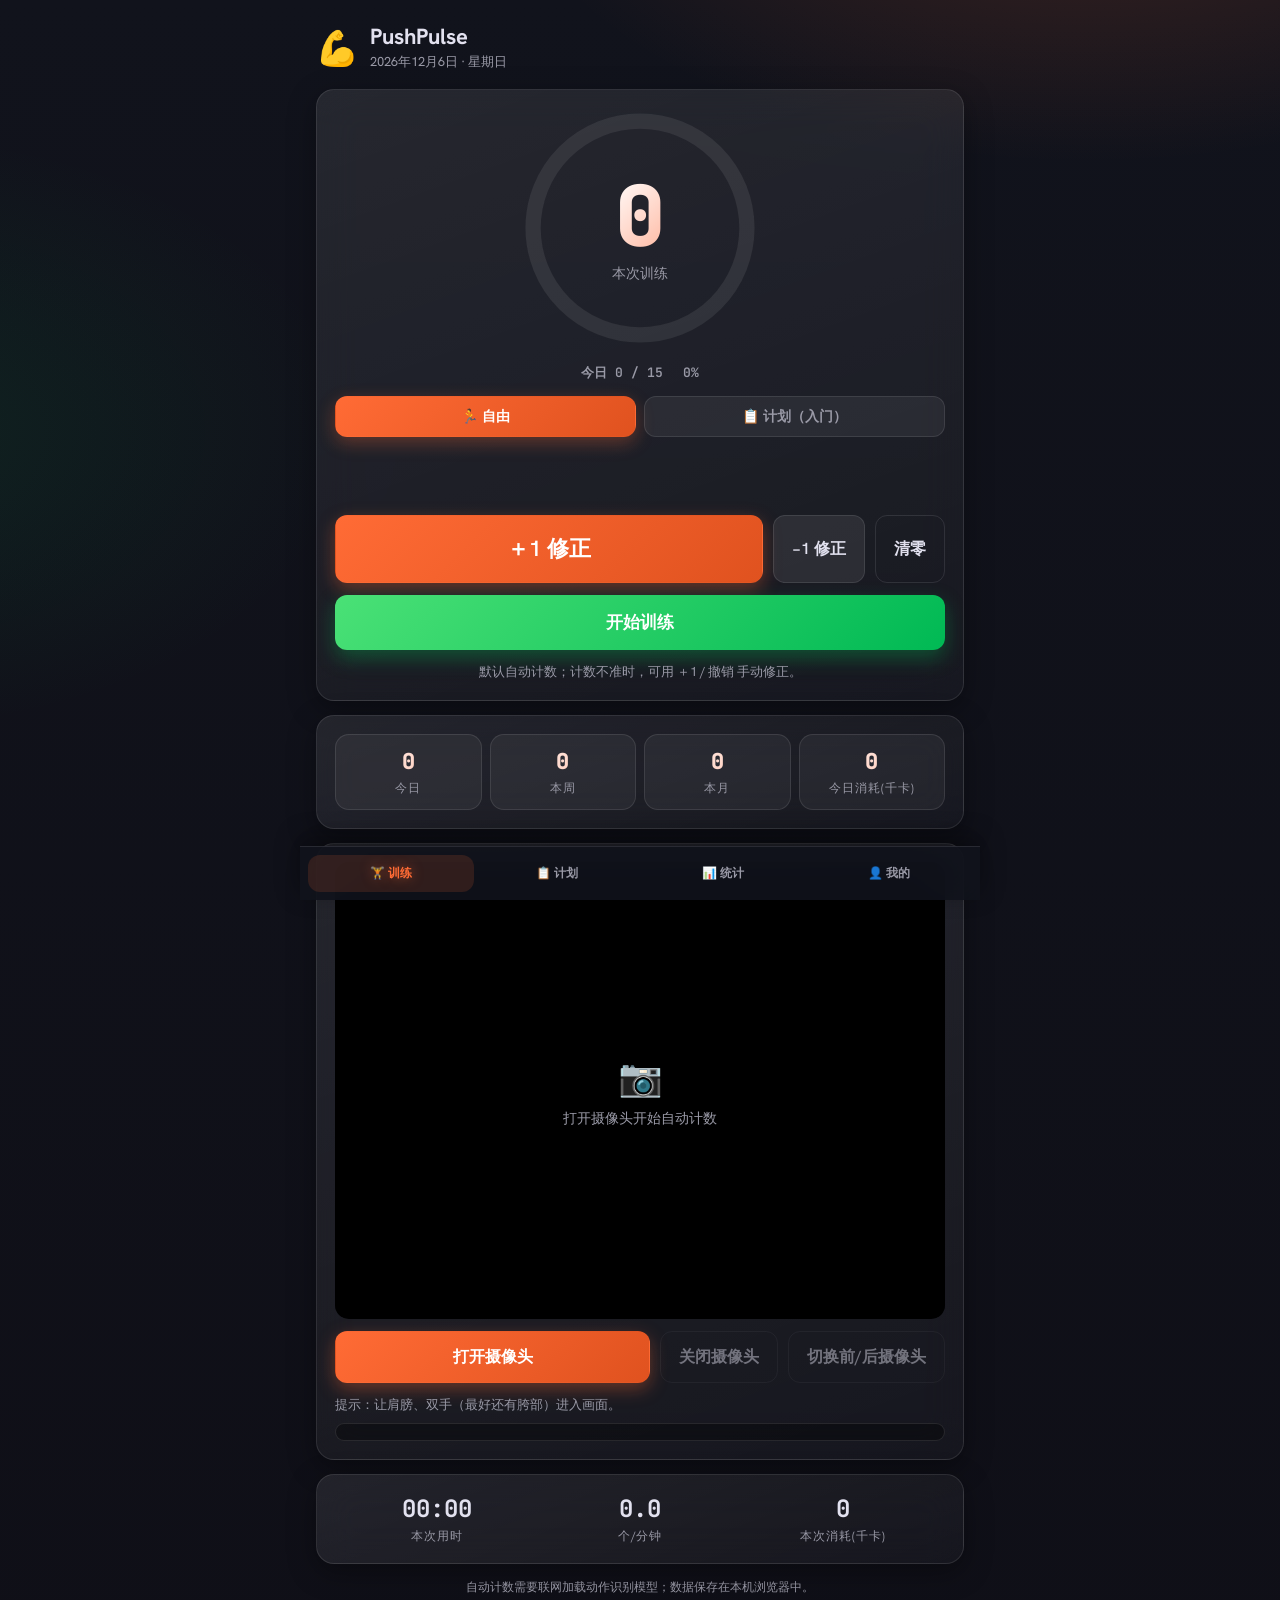
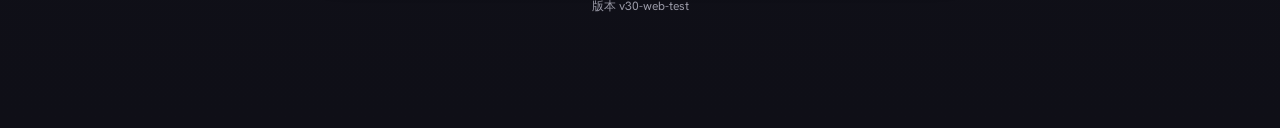
==== index.html @ 7c7c97c2 "PushPulse web test version: local-only profile, no auth/cloud sync, port 8899" ====
<!DOCTYPE html>
<html lang="zh-CN">
<head>
  <meta charset="UTF-8">
  <meta name="viewport" content="width=device-width, initial-scale=1.0, viewport-fit=cover">
  <title>PushPulse · 俯卧撑训练</title>
  <meta name="theme-color" content="#0f0f17">
  <link rel="manifest" href="manifest.webmanifest">
  <meta name="apple-mobile-web-app-capable" content="yes">
  <meta name="apple-mobile-web-app-status-bar-style" content="black-translucent">
  <meta name="apple-mobile-web-app-title" content="PushPulse">
  <link rel="icon" href="data:image/svg+xml,%3Csvg xmlns='http://www.w3.org/2000/svg' viewBox='0 0 100 100'%3E%3Ctext y='.9em' font-size='90'%3E%F0%9F%92%AA%3C/text%3E%3C/svg%3E">
  <link rel="preconnect" href="https://fonts.googleapis.com">
  <link rel="preconnect" href="https://fonts.gstatic.com" crossorigin>
  <link href="https://fonts.googleapis.com/css2?family=Hanken+Grotesk:wght@400;600;700;800&family=JetBrains+Mono:wght@500;600;700&display=swap" rel="stylesheet">
  <link rel="stylesheet" href="styles.css?v=30">
</head>
<body>
  <div class="app">
    <header>
      <span class="logo">💪</span>
      <div>
        <h1>PushPulse</h1>
        <p id="today-label"></p>
      </div>
    </header>


    <div id="app-view">
      <!-- 训练 -->
      <section class="tab-pane" id="tab-workout">
        <div class="card counter-card">
          <div class="count-wrap" id="count-wrap">
            <svg class="ring" viewBox="0 0 220 220" aria-hidden="true">
              <defs>
            <linearGradient id="ringGrad" x1="0" y1="0" x2="1" y2="1">
              <stop offset="0%" stop-color="#ff6b35"/>
              <stop offset="100%" stop-color="#ffb59d"/>
            </linearGradient>
              </defs>
              <circle class="ring-bg" cx="110" cy="110" r="98"></circle>
              <circle id="goal-ring" class="ring-fg" cx="110" cy="110" r="98"></circle>
            </svg>
            <div class="count-inner">
              <div id="count-value" class="count">0</div>
              <div class="count-label">本次训练</div>
            </div>
          </div>

          <div class="goal-meta">
            <span id="goal-text">今日 0 / 30</span>
            <span id="goal-pct">0%</span>
          </div>

          <div class="mode-chips">
            <button id="mode-free" class="mode-chip active" type="button">🏃 自由</button>
            <button id="mode-plan" class="mode-chip" type="button">📋 计划</button>
          </div>
          <div id="plan-mode-info" class="session-info plan-mode-info" hidden>计划模式：按「计划」页选择的计划执行（入门/进阶/挑战/自定义）</div>
          <div class="session-row">
            <div id="session-info" class="session-info"></div>
            <button id="skip-rest-btn" class="chip skip-rest-btn" type="button" hidden>跳过休息 →</button>
          </div>
          <div id="plan-rounds-info" class="plan-rounds-info"></div>

          <div class="actions">
            <button id="add-btn" class="btn btn-primary btn-big" type="button">＋1 修正</button>
            <button id="undo-btn" class="btn" type="button">−1 修正</button>
            <button id="reset-btn" class="btn btn-ghost" type="button">清零</button>
          </div>

          <button id="start-btn" class="btn btn-start" type="button">开始训练</button>
          <p class="hint">默认自动计数；计数不准时，可用 ＋1 / 撤销 手动修正。</p>
        </div>

        <div class="card">
          <div class="mini-stats">
            <div class="mini-stat">
              <span class="mini-value" id="today-stat">0</span>
              <span class="mini-label">今日</span>
            </div>
            <div class="mini-stat">
              <span class="mini-value" id="week-stat">0</span>
              <span class="mini-label">本周</span>
            </div>
            <div class="mini-stat">
              <span class="mini-value" id="month-stat">0</span>
              <span class="mini-label">本月</span>
            </div>
            <div class="mini-stat">
              <span class="mini-value" id="calorie-stat">0</span>
              <span class="mini-label">今日消耗(千卡)</span>
            </div>
          </div>
        </div>

        <div class="card camera-card" id="camera-panel">
          <div class="video-box">
            <video id="video" playsinline muted></video>
            <canvas id="overlay" width="640" height="480"></canvas>
            <div class="cam-mask" id="cam-mask">
              <span class="cam-icon">📷</span>
              <span>打开摄像头开始自动计数</span>
            </div>
          </div>
          <div class="camera-actions">
            <button id="camera-start" class="btn btn-primary" type="button">打开摄像头</button>
            <button id="camera-stop" class="btn btn-ghost" type="button" disabled>关闭摄像头</button>
            <button id="camera-flip" class="btn btn-ghost" type="button" disabled>切换前/后摄像头</button>
          </div>
          <p class="status" id="camera-status">提示：让肩膀、双手（最好还有胯部）进入画面。</p>
          <p class="camera-debug" id="camera-debug"></p>
        </div>

        <div class="card">
          <div class="stats">
            <div class="stat">
              <span class="stat-value" id="timer">00:00</span>
              <span class="stat-label">本次用时</span>
            </div>
            <div class="stat">
              <span class="stat-value" id="pace">0.0</span>
              <span class="stat-label">个/分钟</span>
            </div>
            <div class="stat">
              <span class="stat-value" id="calories">0</span>
              <span class="stat-label">本次消耗(千卡)</span>
            </div>
          </div>
        </div>
      </section>

      <!-- 计划 -->
      <section class="tab-pane" id="tab-plan" hidden>
        <div class="card plan-card">
          <div class="card-title">🏋️ 训练计划 <span id="plan-badge" class="plan-badge">入门</span></div>
          <div class="plan-presets">
            <button class="plan-btn active" type="button" data-preset="beginner">入门</button>
            <button class="plan-btn" type="button" data-preset="intermediate">进阶</button>
            <button class="plan-btn" type="button" data-preset="challenge">挑战</button>
            <button class="plan-btn" type="button" data-preset="custom">自定义</button>
          </div>
          <div class="goal-track plan-track">
            <div id="plan-progress-fill" class="goal-fill plan-fill"></div>
          </div>
          <div class="goal-meta">
            <span id="plan-progress-text">本月已完成 0 天 · 目标 12 天</span>
            <span id="plan-month-hint" class="month-summary">本月还剩 21 个自然日</span>
          </div>
          <div id="plan-today" class="plan-today">今日组次 6-5-4 · 组间休息 60 秒</div>
          <div class="plan-actions">
            <button id="plan-start" class="btn btn-primary" type="button">开始今日训练</button>
            <button id="plan-done" class="btn btn-ghost" type="button">完成今日计划</button>
          </div>
        </div>

        <div class="card" id="custom-plan-editor" hidden>
          <div class="card-title">📝 自定义每日计划</div>
          <div class="setting">
            <label for="custom-weeks">循环周数</label>
            <input id="custom-weeks" type="number" min="1" max="12" value="4">
            <span>周</span>
          </div>
          <div class="custom-fields">
            <div class="custom-field">
              <label>组数</label>
              <input id="custom-sets" type="number" min="1" max="20" value="3">
            </div>
            <div class="custom-field">
              <label>每组次数</label>
              <input id="custom-reps" type="number" min="1" max="200" value="8">
            </div>
            <div class="custom-field">
              <label>间隔休息(秒)</label>
              <input id="custom-rest" type="number" min="10" max="600" value="60">
            </div>
          </div>
          <button id="custom-save" class="btn btn-start" type="button">保存自定义计划</button>
        </div>

        <div class="card challenge-card">
          <div class="card-title">🔥 挑战 <span id="challenge-level" class="plan-badge">入门</span></div>
          <div class="challenge-main">
            <div class="challenge-num"><span id="challenge-streak">0</span> 天</div>
            <div class="challenge-sub">已坚持连续训练 · 每天完成一次即算坚持</div>
          </div>
          <div class="goal-track">
            <div id="challenge-fill" class="goal-fill plan-fill"></div>
          </div>
          <div class="goal-meta">
            <span id="challenge-text">坚持 0 / 100 天</span>
          </div>
          <div class="challenge-grid">
            <div class="challenge-cell">
              <span id="challenge-month">0/12</span>
              <span class="challenge-cell-label">本月训练天数</span>
            </div>
            <div class="challenge-cell">
              <span id="challenge-total">0</span>
              <span class="challenge-cell-label">累计个数</span>
            </div>
            <div class="challenge-cell">
              <span id="challenge-best">0</span>
              <span class="challenge-cell-label">最佳单次</span>
            </div>
            <div class="challenge-cell">
              <span id="challenge-week">0</span>
              <span class="challenge-cell-label">本周训练天数</span>
            </div>
          </div>
        </div>

        <div class="card tips-card">
          <div class="card-title">💡 动作要领</div>
          <ul class="tips">
            <li>身体保持一条直线，核心收紧，不塌腰不撅臀</li>
            <li>下压时胸口接近地面，手肘与身体约 45°</li>
            <li>撑起时手臂伸直，但不要锁死肘关节</li>
            <li>匀速呼吸：下压吸气，撑起呼气</li>
          </ul>
        </div>
      </section>

      <!-- 统计 -->
      <section class="tab-pane" id="tab-stats" hidden>
        <div class="card">
          <div class="card-title">最近 7 天 <span id="month-summary" class="month-summary"></span></div>
          <div id="history-chart" class="chart"></div>
        </div>

        <div class="card">
          <div class="card-title">数据导出</div>
          <div class="plan-actions">
            <button id="export-health" class="btn btn-primary" type="button">Apple 健康 XML</button>
            <button id="export-csv" class="btn" type="button">CSV</button>
          </div>
          <p class="hint">网页无法直接写入 Apple 健康，导出 XML/CSV 后用「健康自动导出」等工具导入。</p>
        </div>
      </section>

      <!-- 我的 -->
      <section class="tab-pane" id="tab-me" hidden>
        <div class="card settings-card">
          <div class="card-title">训练设置</div>
          <div class="setting">
            <label for="goal-input">每日目标</label>
            <input id="goal-input" type="number" min="1" max="999" value="30">
            <span>个</span>
          </div>
          <div class="setting">
            <label for="sound-toggle">计数音效</label>
            <label class="switch">
              <input id="sound-toggle" type="checkbox" checked>
              <span class="slider"></span>
            </label>
          </div>
        </div>

        <div class="card settings-card">
          <div class="card-title">个人资料</div>
          <div class="profile-grid">
            <input id="prof-nickname" type="text" placeholder="昵称">
            <input id="prof-height" type="number" min="80" max="250" placeholder="身高 cm">
            <input id="prof-age" type="number" min="5" max="120" placeholder="年龄">
            <input id="prof-weight" type="number" min="20" max="300" placeholder="体重 kg">
          </div>
          <button id="save-profile" class="btn btn-start" type="button">保存资料</button>
          <p class="hint">卡路里按体重估算：约 体重(kg) × 0.007 千卡/个</p>
        </div>
      </section>
    </div>

    <p class="footer">自动计数需要联网加载动作识别模型；数据保存在本机浏览器中。<br><span id="version-label"></span></p>
  </div>

  <nav class="tabbar" id="tabbar" hidden>
    <button class="tab-btn active" type="button" data-tab="workout">🏋️ 训练</button>
    <button class="tab-btn" type="button" data-tab="plan">📋 计划</button>
    <button class="tab-btn" type="button" data-tab="stats">📊 统计</button>
    <button class="tab-btn" type="button" data-tab="me">👤 我的</button>
  </nav>

  <div id="rep-flash" class="rep-flash"></div>
  <script src="app.js?v=30"></script>
</body>
</html>
---- styles.css ----
* {
  box-sizing: border-box;
  margin: 0;
  padding: 0;
}

:root {
  --bg: #0f0f17;
  --bg-2: #11131c;
  --card: rgba(255, 255, 255, 0.06);
  --card-glass: linear-gradient(160deg, rgba(255, 255, 255, 0.09), rgba(255, 255, 255, 0.03));
  --line: rgba(255, 255, 255, 0.1);
  --text: #e2e1ef;
  --muted: #9a9aa7;
  --accent: #ff6b35;
  --accent-soft: #ffb59d;
  --accent2: #4ae176;
  --accent2-deep: #00b954;
  --radius: 18px;
  --radius-sm: 12px;
}

html,
body {
  min-height: 100%;
}

body {
  font-family: "Hanken Grotesk", -apple-system, BlinkMacSystemFont, "Segoe UI",
    "PingFang SC", "Hiragino Sans GB", "Microsoft YaHei", sans-serif;
  color: var(--text);
  background:
    radial-gradient(1000px 560px at 85% -10%, rgba(255, 107, 53, 0.2), transparent 60%),
    radial-gradient(800px 500px at -10% 25%, rgba(0, 185, 84, 0.1), transparent 60%),
    linear-gradient(180deg, var(--bg-2), var(--bg));
  min-height: 100dvh;
}

.app {
  max-width: 680px;
  margin: 0 auto;
  padding: 24px 16px 112px;
}

header {
  display: flex;
  align-items: center;
  margin-bottom: 18px;
}

.logo {
  font-size: 34px;
  margin-right: 12px;
}

h1 {
  font-size: 22px;
  line-height: 1.2;
}

header p {
  color: var(--muted);
  font-size: 13px;
  margin-top: 3px;
}

.card {
  background: var(--card-glass);
  border: 1px solid var(--line);
  border-radius: var(--radius);
  padding: 18px;
  margin-bottom: 14px;
  backdrop-filter: blur(20px);
  box-shadow: 0 8px 28px rgba(0, 0, 0, 0.35);
}

/* 模式切换 */
.segmented {
  display: flex;
  gap: 4px;
  background: rgba(255, 255, 255, 0.06);
  border-radius: 14px;
  padding: 4px;
}

.seg-btn {
  flex: 1;
  padding: 12px 8px;
  border: 0;
  border-radius: 11px;
  background: transparent;
  color: var(--muted);
  font-size: 15px;
  font-weight: 600;
  cursor: pointer;
  transition: 0.2s;
}

.seg-btn.active {
  background: linear-gradient(135deg, #ff6b35, #e0521f);
  color: #fff;
  box-shadow: 0 6px 18px rgba(255, 107, 53, 0.35);
}

.hint {
  color: var(--muted);
  font-size: 13px;
  margin-top: 12px;
  text-align: center;
  line-height: 1.5;
}

/* 计数 */
.counter-card {
  text-align: center;
}

.count-wrap {
  position: relative;
  width: min(240px, 72vw);
  height: min(240px, 72vw);
  margin: 0 auto;
}

.ring {
  position: absolute;
  inset: 0;
  width: 100%;
  height: 100%;
  transform: rotate(-90deg);
}

.ring-bg {
  fill: none;
  stroke: rgba(255, 255, 255, 0.08);
  stroke-width: 14;
}

.ring-fg {
  fill: none;
  stroke: url(#ringGrad);
  stroke-width: 14;
  stroke-linecap: round;
  transition: stroke-dashoffset 0.5s ease;
  filter: drop-shadow(0 0 12px rgba(255, 107, 53, 0.45));
}

.count-inner {
  position: absolute;
  inset: 0;
  display: flex;
  flex-direction: column;
  align-items: center;
  justify-content: center;
}

.count {
  font-family: "JetBrains Mono", monospace;
  font-size: clamp(56px, 17vw, 84px);
  font-weight: 800;
  line-height: 1;
  background: linear-gradient(135deg, #fff, var(--accent-soft));
  -webkit-background-clip: text;
  background-clip: text;
  color: transparent;
  font-variant-numeric: tabular-nums;
}

.count-wrap.pop .count {
  animation: pop 0.28s ease;
}

.count-wrap.celebrate .count {
  animation: pop 0.5s ease;
}

.count-wrap.celebrate .ring-fg {
  filter: drop-shadow(0 0 14px rgba(34, 197, 94, 0.75));
}

@keyframes pop {
  0% {
    transform: scale(1);
  }
  40% {
    transform: scale(1.14);
  }
  100% {
    transform: scale(1);
  }
}

.count-label {
  color: var(--muted);
  margin-top: 6px;
  font-size: 14px;
}

.goal-meta {
  display: flex;
  justify-content: center;
  gap: 20px;
  margin-top: 16px;
  color: var(--muted);
  font-size: 13px;
  font-weight: 600;
}

/* 迷你统计 */
.mini-stats {
  display: grid;
  grid-template-columns: repeat(4, 1fr);
  gap: 8px;
}

.mini-stat {
  background: rgba(255, 255, 255, 0.05);
  border: 1px solid var(--line);
  border-radius: 14px;
  padding: 12px 6px;
  text-align: center;
}

.mini-value {
  font-family: "JetBrains Mono", monospace;
  display: block;
  font-size: 22px;
  font-weight: 800;
  background: linear-gradient(135deg, #fff, var(--accent-soft));
  -webkit-background-clip: text;
  background-clip: text;
  color: transparent;
  font-variant-numeric: tabular-nums;
}

.mini-label {
  display: block;
  margin-top: 4px;
  font-size: 12px;
  color: var(--muted);
  letter-spacing: 0.08em;
}

/* 动作要领 */
.tips {
  list-style: none;
  display: grid;
  gap: 10px;
}

.tips li {
  position: relative;
  padding-left: 30px;
  color: #d9d9e3;
  font-size: 14px;
  line-height: 1.5;
}

.tips li::before {
  content: "✓";
  position: absolute;
  left: 2px;
  top: 0;
  width: 20px;
  height: 20px;
  display: flex;
  align-items: center;
  justify-content: center;
  border-radius: 50%;
  background: rgba(34, 197, 94, 0.18);
  color: #4ade80;
  font-size: 12px;
  font-weight: 700;
}

/* 按钮 */
.btn {
  border: 1px solid var(--line);
  background: rgba(255, 255, 255, 0.08);
  color: var(--text);
  border-radius: var(--radius-sm);
  padding: 14px 18px;
  font-size: 16px;
  font-weight: 600;
  cursor: pointer;
  transition: 0.15s;
  font-family: inherit;
}

.btn:hover {
  background: rgba(255, 255, 255, 0.14);
}

.btn:active {
  transform: scale(0.97);
}

.btn:disabled {
  opacity: 0.45;
  cursor: not-allowed;
}

.btn-primary {
  background: linear-gradient(135deg, #ff6b35, #e0521f);
  border-color: transparent;
  color: #fff;
  flex: 1;
  box-shadow: 0 6px 18px rgba(255, 107, 53, 0.35);
}

.btn-primary:hover {
  background: linear-gradient(135deg, #ff7a47, #e85a28);
  box-shadow: 0 8px 22px rgba(255, 107, 53, 0.45);
}

.btn-big {
  font-size: 22px;
  padding: 18px;
}

.btn-ghost {
  background: transparent;
}

.actions {
  display: flex;
  gap: 10px;
  align-items: stretch;
}

.btn-start {
  width: 100%;
  margin-top: 12px;
  background: linear-gradient(135deg, var(--accent2), var(--accent2-deep));
  border: 0;
  color: #fff;
  padding: 16px;
  font-size: 17px;
  box-shadow: 0 8px 20px rgba(0, 185, 84, 0.35);
}

.btn-start.active {
  background: linear-gradient(135deg, #f59e0b, #ea580c);
}

/* 摄像头 */
.video-box {
  position: relative;
  width: 100%;
  aspect-ratio: 4 / 3;
  border-radius: 14px;
  overflow: hidden;
  background: #000;
}

.video-box video,
.video-box canvas {
  position: absolute;
  inset: 0;
  width: 100%;
  height: 100%;
  object-fit: contain;
}

.cam-mask {
  position: absolute;
  inset: 0;
  display: flex;
  flex-direction: column;
  align-items: center;
  justify-content: center;
  gap: 8px;
  color: var(--muted);
  background: rgba(0, 0, 0, 0.35);
  font-size: 14px;
  pointer-events: none;
  transition: opacity 0.2s;
  z-index: 2;
}

.cam-mask.hidden {
  opacity: 0;
}

.cam-icon {
  font-size: 36px;
}

.camera-actions {
  display: flex;
  gap: 10px;
  margin-top: 12px;
  flex-wrap: wrap;
}

.camera-actions .btn-primary {
  flex: 1;
}

.status {
  margin-top: 12px;
  color: var(--muted);
  font-size: 13px;
  line-height: 1.5;
}

.camera-debug {
  margin-top: 8px;
  font-family: Consolas, "Courier New", monospace;
  font-size: 12px;
  line-height: 1.5;
  color: #7dd3fc;
  background: rgba(0, 0, 0, 0.35);
  border: 1px solid var(--line);
  border-radius: 10px;
  padding: 8px 10px;
  min-height: 18px;
  white-space: pre-wrap;
  word-break: break-all;
}

/* 统计 */
.stats {
  display: flex;
}

.stat {
  flex: 1;
  text-align: center;
}

.stat-value {
  font-family: "JetBrains Mono", monospace;
  display: block;
  font-size: 24px;
  font-weight: 700;
  font-variant-numeric: tabular-nums;
}

.stat-label {
  color: var(--muted);
  font-size: 12px;
  margin-top: 4px;
  letter-spacing: 0.08em;
}

/* 图表 */
.card-title {
  font-weight: 700;
  margin-bottom: 14px;
}

.chart {
  display: flex;
  align-items: flex-end;
  gap: 10px;
  height: 140px;
}

.chart-col {
  flex: 1;
  display: flex;
  flex-direction: column;
  align-items: center;
  gap: 6px;
  height: 100%;
}

.chart-bar-wrap {
  flex: 1;
  width: 100%;
  display: flex;
  align-items: flex-end;
}

.chart-bar {
  width: 100%;
  max-width: 44px;
  margin: 0 auto;
  border-radius: 999px;
  background: linear-gradient(180deg, #ff6b35, #c93a0f);
  min-height: 3px;
  transition: height 0.4s ease;
}

.chart-value {
  font-size: 12px;
  color: var(--muted);
  font-variant-numeric: tabular-nums;
}

.chart-label {
  font-size: 11px;
  color: var(--muted);
}

/* 设置 */
.setting {
  display: flex;
  align-items: center;
  gap: 12px;
  padding: 8px 0;
}

.setting + .setting {
  border-top: 1px solid var(--line);
}

.setting label:first-child {
  flex: 1;
}

input[type="number"] {
  width: 84px;
  padding: 10px;
  border-radius: 10px;
  border: 1px solid var(--line);
  background: rgba(255, 255, 255, 0.07);
  color: var(--text);
  font-size: 16px;
  text-align: center;
  font-family: inherit;
}

.switch {
  position: relative;
  width: 52px;
  height: 30px;
  display: inline-block;
  flex: none;
}

.switch input {
  opacity: 0;
  width: 0;
  height: 0;
}

.slider {
  position: absolute;
  inset: 0;
  border-radius: 99px;
  background: rgba(255, 255, 255, 0.15);
  cursor: pointer;
  transition: 0.2s;
}

.slider:before {
  content: "";
  position: absolute;
  width: 24px;
  height: 24px;
  border-radius: 50%;
  background: #fff;
  left: 3px;
  top: 3px;
  transition: 0.2s;
}

.switch input:checked + .slider {
  background: var(--accent2);
}

.switch input:checked + .slider:before {
  transform: translateX(22px);
}

.footer {
  color: var(--muted);
  font-size: 12px;
  text-align: center;
  line-height: 1.6;
  margin-top: 4px;
}

.rep-flash {
  position: fixed;
  left: 50%;
  top: 16%;
  transform: translate(-50%, -12px);
  background: rgba(0, 0, 0, 0.78);
  color: #fff;
  padding: 10px 20px;
  border-radius: 99px;
  font-size: 16px;
  font-weight: 700;
  opacity: 0;
  pointer-events: none;
  transition: 0.25s;
  z-index: 50;
  border: 1px solid rgba(255, 255, 255, 0.15);
  white-space: nowrap;
}

.rep-flash.show {
  opacity: 1;
  transform: translate(-50%, 0);
}

@media (max-width: 420px) {
  .actions .btn:not(.btn-primary) {
    padding: 14px 12px;
    font-size: 14px;
  }

  .mini-stat {
    padding: 10px 4px;
  }

  .mini-value {
    font-size: 19px;
  }
}

/* 登录注册 */

.btn-small {
  padding: 8px 12px;
  font-size: 13px;
}

.month-summary {
  color: var(--muted);
  font-size: 12px;
  font-weight: 400;
}

.profile-grid {
  display: grid;
  grid-template-columns: 1fr 1fr;
  gap: 10px;
  margin-bottom: 12px;
}

.profile-grid input {
  width: 100%;
  padding: 10px;
  border-radius: 10px;
  border: 1px solid var(--line);
  background: rgba(255, 255, 255, 0.07);
  color: var(--text);
  font-size: 15px;
  font-family: inherit;
  text-align: center;
}

.settings-card .btn-start {
  margin-top: 0;
}

/* 训练计划 */
.plan-badge {
  float: right;
  font-size: 12px;
  font-weight: 700;
  color: #4ade80;
  background: rgba(34, 197, 94, 0.15);
  border: 1px solid rgba(34, 197, 94, 0.35);
  padding: 3px 10px;
  border-radius: 99px;
}

.plan-presets {
  display: flex;
  gap: 8px;
  margin: 12px 0;
}

.plan-btn {
  flex: 1;
  padding: 10px 6px;
  border-radius: 12px;
  border: 1px solid var(--line);
  background: rgba(255, 255, 255, 0.06);
  color: var(--muted);
  font-size: 14px;
  font-weight: 600;
  cursor: pointer;
  transition: 0.15s;
  font-family: inherit;
}

.plan-btn.active {
  background: linear-gradient(135deg, #4ae176, #00b954);
  border-color: transparent;
  color: #fff;
  box-shadow: 0 6px 18px rgba(0, 185, 84, 0.35);
}

.plan-track {
  margin: 12px 0 4px;
}

.goal-track {
  height: 12px;
  background: rgba(255, 255, 255, 0.08);
  border-radius: 99px;
  overflow: hidden;
}

.goal-fill {
  height: 100%;
  width: 0%;
  background: linear-gradient(90deg, #4ae176, #00b954);
  border-radius: 99px;
  transition: width 0.35s ease;
}

.plan-fill {
  background: linear-gradient(90deg, #4ae176, #00b954);
}

.plan-today {
  margin: 8px 0 12px;
  color: #d9d9e3;
  font-size: 14px;
  line-height: 1.5;
}

.plan-actions {
  display: flex;
  gap: 10px;
}

.plan-actions .btn-primary {
  flex: 1;
}

#plan-done.ready {
  background: #f59e0b;
  border-color: transparent;
  color: #fff;
}

#plan-done.done {
  background: var(--accent2-deep);
  border-color: transparent;
  color: #fff;
  box-shadow: 0 6px 18px rgba(0, 185, 84, 0.35);
}

/* 挑战 */
.challenge-main {
  text-align: center;
  margin: 10px 0 14px;
}

.challenge-num {
  font-size: 44px;
  font-weight: 800;
  line-height: 1;
  background: linear-gradient(135deg, #fff, #ffb199);
  -webkit-background-clip: text;
  background-clip: text;
  color: transparent;
}

.challenge-sub {
  color: var(--muted);
  font-size: 12px;
  margin-top: 6px;
}

.challenge-grid {
  display: grid;
  grid-template-columns: 1fr 1fr;
  gap: 8px;
  margin-top: 12px;
}

.challenge-cell {
  background: rgba(255, 255, 255, 0.05);
  border: 1px solid var(--line);
  border-radius: 12px;
  padding: 10px 6px;
  text-align: center;
}

.challenge-cell span:first-child {
  display: block;
  font-size: 18px;
  font-weight: 800;
  color: #fff;
  font-variant-numeric: tabular-nums;
}

.challenge-cell-label {
  display: block;
  font-size: 11px;
  color: var(--muted);
  margin-top: 3px;
}

/* 自定义计划 */
.custom-day {
  display: grid;
  grid-template-columns: 44px auto 56px 64px 72px;
  gap: 8px;
  align-items: center;
  padding: 8px 0;
  border-bottom: 1px solid var(--line);
}

.custom-day:last-child {
  border-bottom: 0;
}

.custom-weekday {
  font-size: 13px;
  font-weight: 700;
  color: #d9d9e3;
}

.custom-day .sets-count-input,
.custom-day .reps-input,
.custom-day .rest-input {
  width: 100%;
  padding: 8px 10px;
  border-radius: 10px;
  border: 1px solid var(--line);
  background: rgba(255, 255, 255, 0.07);
  color: var(--text);
  font-size: 13px;
  font-family: inherit;
}

.custom-day.rest .rest-toggle {
  background: var(--muted);
  color: #fff;
}

.custom-day.rest .sets-count-input,
.custom-day.rest .reps-input,
.custom-day.rest .rest-input {
  opacity: 0.45;
}

.custom-fields {
  display: grid;
  grid-template-columns: repeat(3, 1fr);
  gap: 10px;
  margin-bottom: 12px;
}

.custom-field {
  display: flex;
  flex-direction: column;
  gap: 6px;
}

.custom-field label {
  font-size: 12px;
  color: var(--muted);
  letter-spacing: 0.05em;
}

.custom-field input {
  width: 100%;
  padding: 10px;
  border-radius: 10px;
  border: 1px solid var(--line);
  background: rgba(255, 255, 255, 0.07);
  color: var(--text);
  font-size: 15px;
  text-align: center;
  font-family: inherit;
}

.goal-options {
  display: flex;
  align-items: center;
  justify-content: center;
  gap: 8px;
  margin-bottom: 10px;
  color: var(--muted);
  font-size: 14px;
}

.goal-options input {
  width: 84px;
  padding: 10px;
  border-radius: 10px;
  border: 1px solid var(--line);
  background: rgba(255, 255, 255, 0.07);
  color: var(--text);
  font-size: 16px;
  text-align: center;
  font-family: inherit;
}

/* 训练模式 */
.mode-chips {
  display: flex;
  gap: 8px;
  margin: 14px 0 10px;
}

.mode-chip {
  flex: 1;
  padding: 10px 6px;
  border-radius: 12px;
  border: 1px solid var(--line);
  background: rgba(255, 255, 255, 0.06);
  color: var(--muted);
  font-size: 14px;
  font-weight: 600;
  cursor: pointer;
  transition: 0.15s;
  font-family: inherit;
}

.mode-chip.active {
  background: linear-gradient(135deg, #ff6b35, #e0521f);
  border-color: transparent;
  color: #fff;
  box-shadow: 0 6px 18px rgba(255, 107, 53, 0.3);
}

.timed-options {
  display: flex;
  gap: 8px;
  justify-content: center;
  margin-bottom: 10px;
}

.combo-toggles {
  display: flex;
  gap: 8px;
  justify-content: center;
  margin-bottom: 10px;
}

.plan-mode-info {
  color: #4ade80;
}

.chip {
  padding: 8px 14px;
  border-radius: 99px;
  border: 1px solid var(--line);
  background: rgba(255, 255, 255, 0.06);
  color: var(--muted);
  font-size: 13px;
  cursor: pointer;
  font-family: inherit;
}

.chip.active {
  background: var(--accent2-deep);
  color: #fff;
  border-color: transparent;
  box-shadow: 0 4px 14px rgba(0, 185, 84, 0.35);
}

.session-info {
  min-height: 22px;
  color: #7dd3fc;
  font-size: 13px;
  font-weight: 600;
  margin: 4px 0 10px;
  flex: 1;
}

.session-row {
  display: flex;
  align-items: center;
  gap: 10px;
}

.skip-rest-btn {
  background: var(--accent);
  color: #fff;
  border-color: transparent;
  flex: none;
}

.plan-rounds-info {
  min-height: 20px;
  color: var(--muted);
  font-size: 12px;
  margin: 2px 0 10px;
  text-align: center;
}

/* 底部导航 */
.tabbar {
  position: fixed;
  left: 0;
  right: 0;
  bottom: 0;
  display: flex;
  justify-content: space-around;
  padding: 8px 8px calc(8px + env(safe-area-inset-bottom));
  background: rgba(17, 19, 28, 0.88);
  backdrop-filter: blur(24px);
  border-top: 1px solid var(--line);
  box-shadow: 0 -8px 24px rgba(0, 0, 0, 0.35);
  z-index: 40;
  max-width: 680px;
  margin: 0 auto;
}

.tab-btn {
  flex: 1;
  padding: 10px 4px;
  border: 0;
  background: transparent;
  color: var(--muted);
  font-size: 12px;
  font-weight: 600;
  cursor: pointer;
  border-radius: 12px;
  display: flex;
  flex-direction: column;
  align-items: center;
  gap: 2px;
  font-family: inherit;
}

.tab-btn.active {
  color: var(--accent);
  background: rgba(255, 107, 53, 0.14);
  text-shadow: 0 0 12px rgba(255, 107, 53, 0.5);
}

/* Astra Fit 细节 */
.goal-meta,
.plan-today,
.challenge-num,
.chart-value,
.plan-rounds-info,
.session-info {
  font-family: "JetBrains Mono", monospace;
}

.profile-grid input:focus,
.goal-options input:focus,
.custom-day input:focus {
  outline: none;
  border-color: var(--accent);
  box-shadow: 0 0 0 3px rgba(255, 107, 53, 0.15);
}
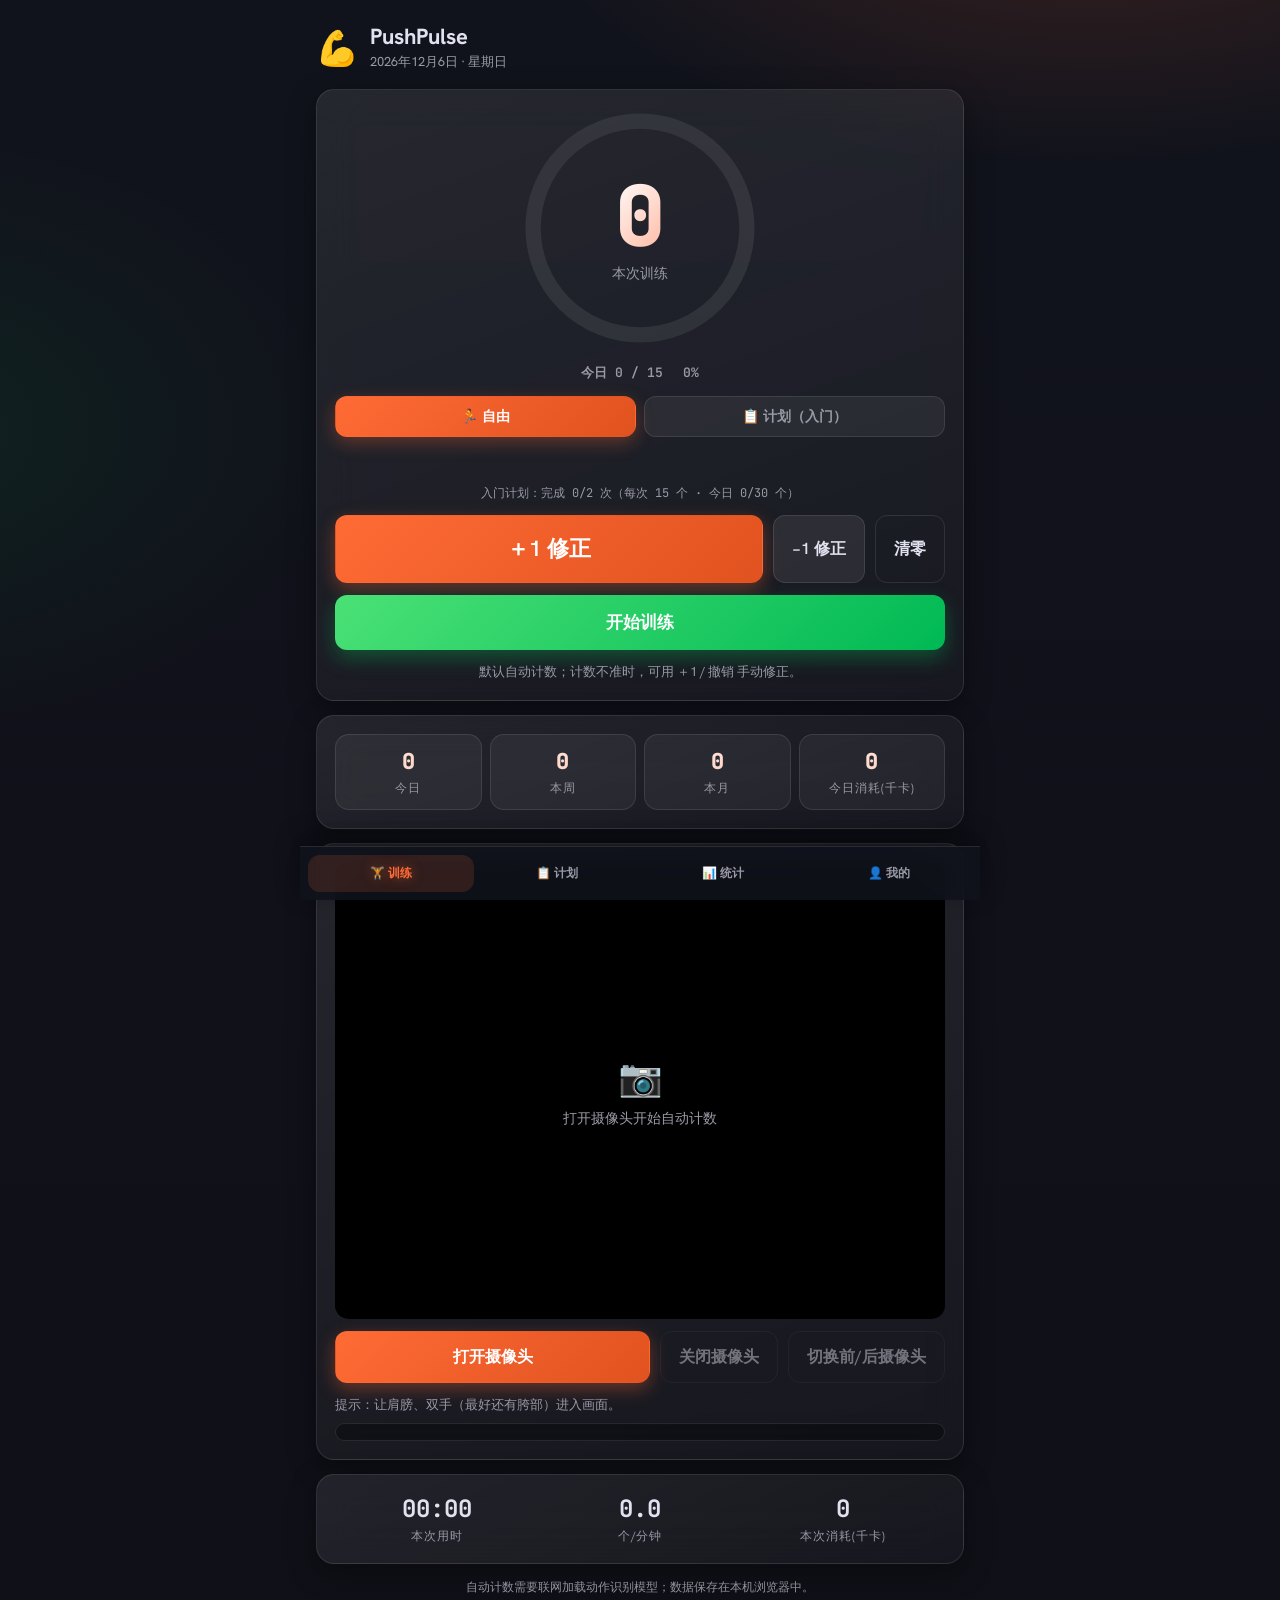
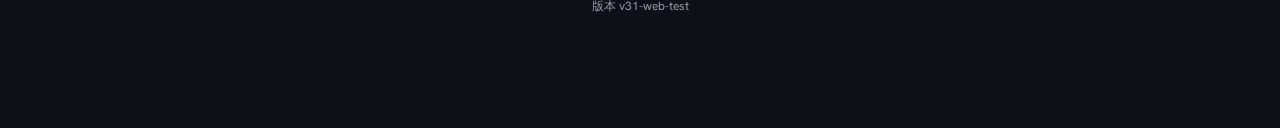
==== commit e3b560e8: "Fix closed loop: add missing computeStreak, flush session counts on complete plan day, rebuild singl" ====
--- a/index.html
+++ b/index.html
@@ -13,7 +13,7 @@
   <link rel="preconnect" href="https://fonts.googleapis.com">
   <link rel="preconnect" href="https://fonts.gstatic.com" crossorigin>
   <link href="https://fonts.googleapis.com/css2?family=Hanken+Grotesk:wght@400;600;700;800&family=JetBrains+Mono:wght@500;600;700&display=swap" rel="stylesheet">
-  <link rel="stylesheet" href="styles.css?v=30">
+  <link rel="stylesheet" href="styles.css?v=31">
 </head>
 <body>
   <div class="app">
@@ -281,6 +281,6 @@
   </nav>
 
   <div id="rep-flash" class="rep-flash"></div>
-  <script src="app.js?v=30"></script>
+  <script src="app.js?v=31"></script>
 </body>
 </html>
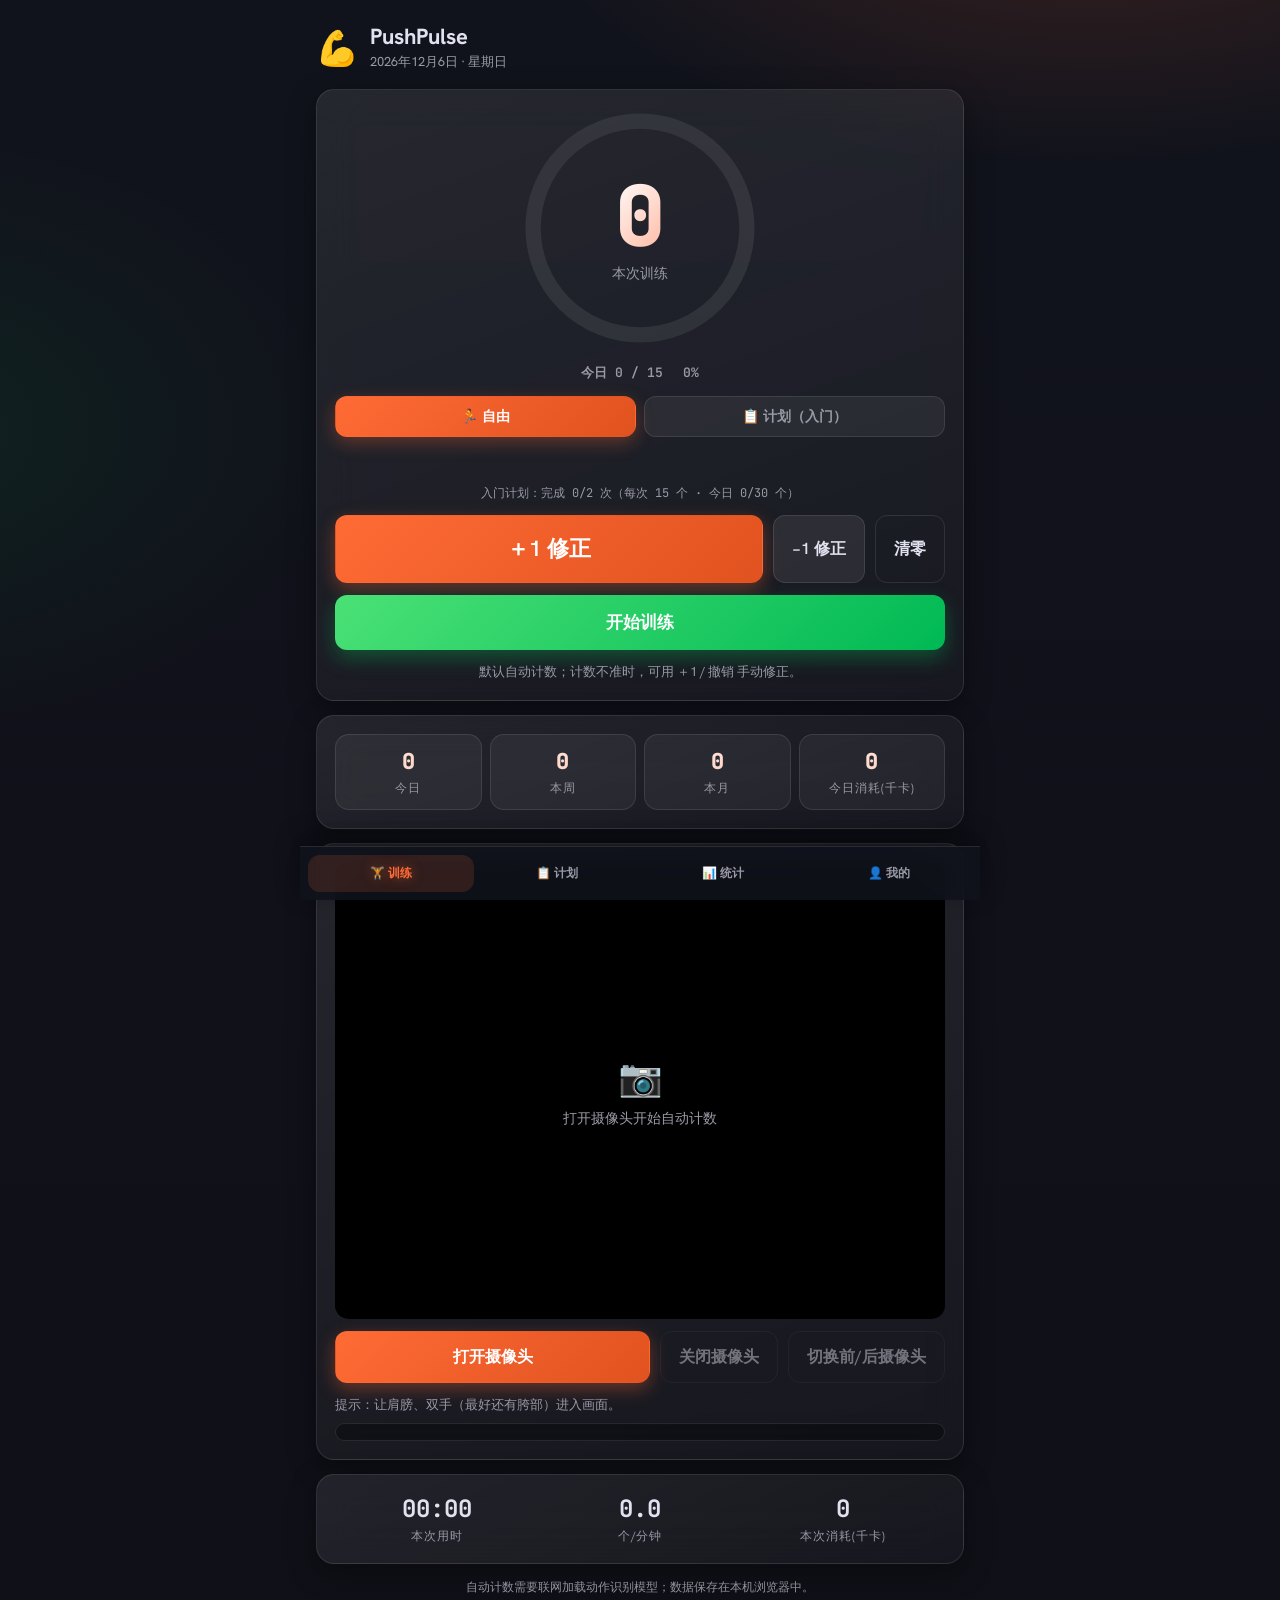
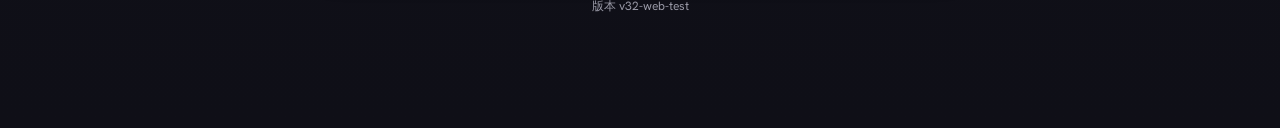
==== commit 6db08947: "Custom plan: per-set editable rows (add/remove sets, per-set reps, rest interval), fix custom preset" ====
--- a/index.html
+++ b/index.html
@@ -13,7 +13,7 @@
   <link rel="preconnect" href="https://fonts.googleapis.com">
   <link rel="preconnect" href="https://fonts.gstatic.com" crossorigin>
   <link href="https://fonts.googleapis.com/css2?family=Hanken+Grotesk:wght@400;600;700;800&family=JetBrains+Mono:wght@500;600;700&display=swap" rel="stylesheet">
-  <link rel="stylesheet" href="styles.css?v=31">
+  <link rel="stylesheet" href="styles.css?v=32">
 </head>
 <body>
   <div class="app">
@@ -161,19 +161,18 @@
             <input id="custom-weeks" type="number" min="1" max="12" value="4">
             <span>周</span>
           </div>
-          <div class="custom-fields">
-            <div class="custom-field">
-              <label>组数</label>
-              <input id="custom-sets" type="number" min="1" max="20" value="3">
-            </div>
-            <div class="custom-field">
-              <label>每组次数</label>
-              <input id="custom-reps" type="number" min="1" max="200" value="8">
-            </div>
-            <div class="custom-field">
-              <label>间隔休息(秒)</label>
-              <input id="custom-rest" type="number" min="10" max="600" value="60">
-            </div>
+          <div class="custom-sets-editor">
+            <div class="custom-sets-label">每组次数（可逐组调整）</div>
+            <div id="custom-set-rows" class="custom-set-rows"></div>
+            <div class="custom-sets-actions">
+              <button id="custom-add-set" class="btn" type="button">＋ 添加一组</button>
+              <button id="custom-remove-set" class="btn btn-ghost" type="button">－ 删除一组</button>
+            </div>
+          </div>
+          <div class="setting">
+            <label for="custom-rest">间隔休息(秒)</label>
+            <input id="custom-rest" type="number" min="10" max="600" value="60">
+            <span>秒</span>
           </div>
           <button id="custom-save" class="btn btn-start" type="button">保存自定义计划</button>
         </div>
@@ -281,6 +280,6 @@
   </nav>
 
   <div id="rep-flash" class="rep-flash"></div>
-  <script src="app.js?v=31"></script>
+  <script src="app.js?v=32"></script>
 </body>
 </html>
--- a/styles.css
+++ b/styles.css
@@ -1040,3 +1040,69 @@
   border-color: var(--accent);
   box-shadow: 0 0 0 3px rgba(255, 107, 53, 0.15);
 }
+
+/* ===== 自定义计划：逐组编辑 ===== */
+.custom-sets-editor {
+  margin: 12px 0;
+}
+.custom-sets-label {
+  font-size: 12px;
+  color: var(--muted);
+  margin-bottom: 8px;
+}
+.custom-set-rows {
+  display: flex;
+  flex-direction: column;
+  gap: 8px;
+}
+.custom-set-row {
+  display: flex;
+  align-items: center;
+  justify-content: space-between;
+  background: rgba(255, 255, 255, 0.06);
+  border: 1px solid var(--line);
+  border-radius: 12px;
+  padding: 8px 12px;
+}
+.custom-set-name {
+  font-weight: 700;
+}
+.set-stepper {
+  display: flex;
+  align-items: center;
+  gap: 10px;
+}
+.set-stepper button {
+  width: 30px;
+  height: 30px;
+  border-radius: 50%;
+  border: 1px solid var(--line);
+  background: rgba(255, 255, 255, 0.08);
+  color: var(--text);
+  font-size: 16px;
+  font-weight: 700;
+  cursor: pointer;
+  line-height: 1;
+}
+.set-stepper button:hover {
+  border-color: var(--accent);
+  color: var(--accent);
+}
+.set-count {
+  min-width: 44px;
+  text-align: center;
+  font-size: 18px;
+  font-weight: 800;
+  font-family: "JetBrains Mono", monospace;
+}
+.custom-sets-actions {
+  display: flex;
+  gap: 8px;
+  margin-top: 10px;
+}
+.custom-set-empty {
+  color: var(--muted);
+  font-size: 13px;
+  text-align: center;
+  padding: 10px 0;
+}
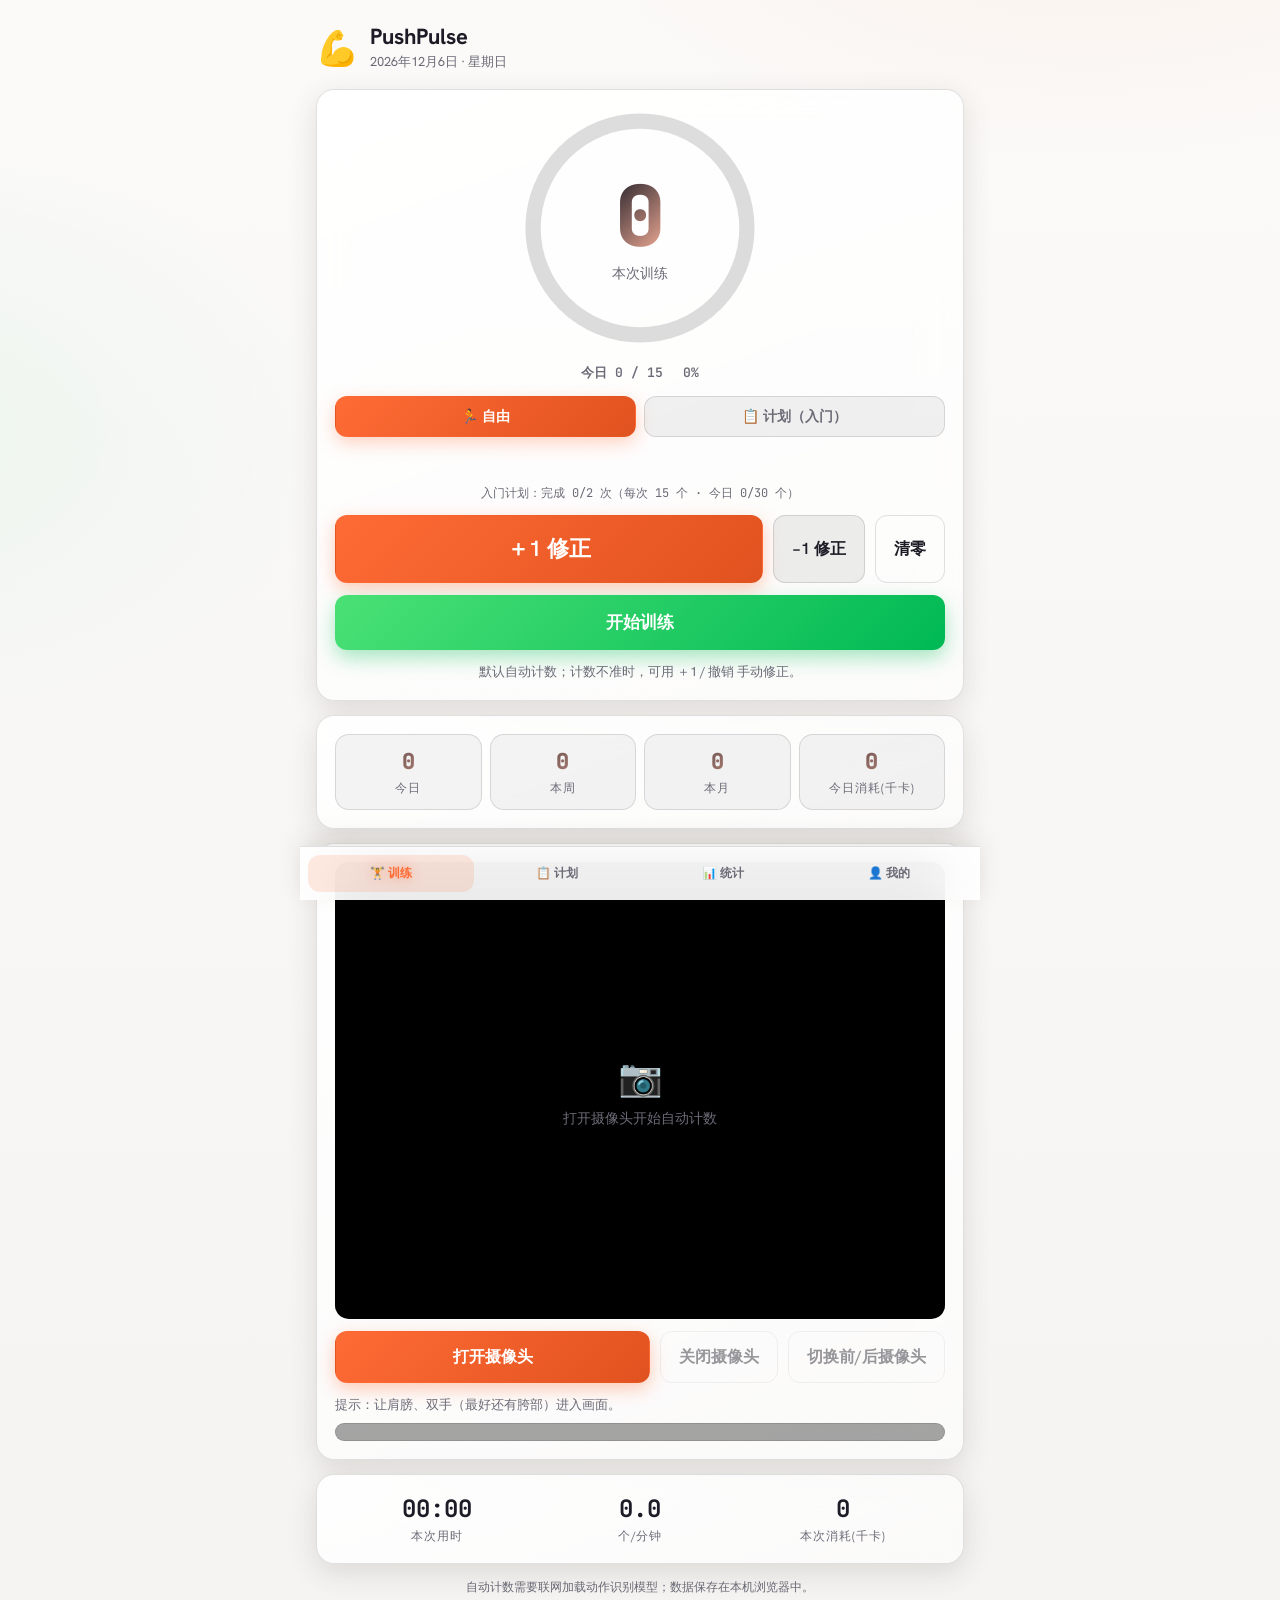
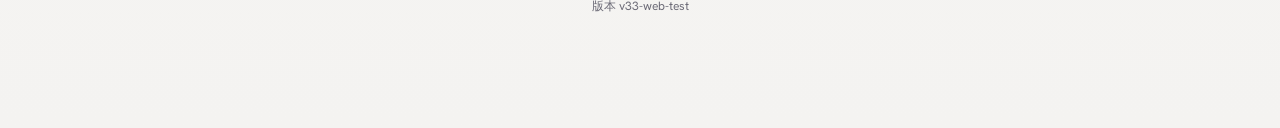
==== commit f29bb9ae: "v33: 中英双语切换 + 外观主题（白色/跟随系统/黑色），重建单文件版" ====
--- a/index.html
+++ b/index.html
@@ -1,10 +1,26 @@
 <!DOCTYPE html>
-<html lang="zh-CN">
+<html lang="zh-CN" data-theme="system">
 <head>
   <meta charset="UTF-8">
   <meta name="viewport" content="width=device-width, initial-scale=1.0, viewport-fit=cover">
   <title>PushPulse · 俯卧撑训练</title>
   <meta name="theme-color" content="#0f0f17">
+  <script>
+    (function () {
+      try {
+        var p = JSON.parse(localStorage.getItem('pushup-profile-v30'));
+        var s = (p && p.settings) || {};
+        var theme = s.theme || 'system';
+        var d = document.documentElement;
+        d.dataset.theme = theme;
+        if (s.lang === 'en') { d.lang = 'en'; document.title = 'PushPulse · Push-up Trainer'; }
+        var isDark = theme === 'dark' ||
+          (theme === 'system' && (!window.matchMedia || !window.matchMedia('(prefers-color-scheme: light)').matches));
+        var meta = document.querySelector('meta[name="theme-color"]');
+        if (meta) meta.setAttribute('content', isDark ? '#0f0f17' : '#f4f3f1');
+      } catch (e) { /* ignore */ }
+    })();
+  </script>
   <link rel="manifest" href="manifest.webmanifest">
   <meta name="apple-mobile-web-app-capable" content="yes">
   <meta name="apple-mobile-web-app-status-bar-style" content="black-translucent">
@@ -13,7 +29,7 @@
   <link rel="preconnect" href="https://fonts.googleapis.com">
   <link rel="preconnect" href="https://fonts.gstatic.com" crossorigin>
   <link href="https://fonts.googleapis.com/css2?family=Hanken+Grotesk:wght@400;600;700;800&family=JetBrains+Mono:wght@500;600;700&display=swap" rel="stylesheet">
-  <link rel="stylesheet" href="styles.css?v=32">
+  <link rel="stylesheet" href="styles.css?v=33">
 </head>
 <body>
   <div class="app">
@@ -242,6 +258,21 @@
         <div class="card settings-card">
           <div class="card-title">训练设置</div>
           <div class="setting">
+            <label>语言 / Language</label>
+            <div class="segmented" id="lang-selector" role="group">
+              <button type="button" class="seg-btn" data-lang="zh">中文</button>
+              <button type="button" class="seg-btn" data-lang="en">English</button>
+            </div>
+          </div>
+          <div class="setting">
+            <label>外观 / Theme</label>
+            <div class="segmented" id="theme-selector" role="group">
+              <button type="button" class="seg-btn" data-theme-opt="light">白色</button>
+              <button type="button" class="seg-btn" data-theme-opt="system">跟随系统</button>
+              <button type="button" class="seg-btn" data-theme-opt="dark">黑色</button>
+            </div>
+          </div>
+          <div class="setting">
             <label for="goal-input">每日目标</label>
             <input id="goal-input" type="number" min="1" max="999" value="30">
             <span>个</span>
@@ -280,6 +311,6 @@
   </nav>
 
   <div id="rep-flash" class="rep-flash"></div>
-  <script src="app.js?v=32"></script>
+  <script src="app.js?v=33"></script>
 </body>
 </html>
--- a/styles.css
+++ b/styles.css
@@ -10,14 +10,106 @@
   --card: rgba(255, 255, 255, 0.06);
   --card-glass: linear-gradient(160deg, rgba(255, 255, 255, 0.09), rgba(255, 255, 255, 0.03));
   --line: rgba(255, 255, 255, 0.1);
+  --line-strong: rgba(255, 255, 255, 0.15);
   --text: #e2e1ef;
   --muted: #9a9aa7;
+  --text-soft: #d9d9e3;
   --accent: #ff6b35;
   --accent-soft: #ffb59d;
   --accent2: #4ae176;
   --accent2-deep: #00b954;
+  --seg-bg: rgba(255, 255, 255, 0.06);
+  --panel-bg: rgba(255, 255, 255, 0.05);
+  --panel-bg-2: rgba(255, 255, 255, 0.08);
+  --panel-bg-3: rgba(255, 255, 255, 0.14);
+  --chip-bg: rgba(255, 255, 255, 0.06);
+  --input-bg: rgba(255, 255, 255, 0.07);
+  --track-bg: rgba(255, 255, 255, 0.08);
+  --ring-track: rgba(255, 255, 255, 0.08);
+  --shadow: 0 8px 28px rgba(0, 0, 0, 0.35);
+  --tabbar-shadow: 0 -8px 24px rgba(0, 0, 0, 0.35);
+  --tabbar-bg: rgba(17, 19, 28, 0.88);
+  --num-from: #fff;
+  --good: #4ade80;
+  --info: #7dd3fc;
+  --accent2-soft-bg: rgba(34, 197, 94, 0.18);
+  --accent2-soft-line: rgba(34, 197, 94, 0.35);
   --radius: 18px;
   --radius-sm: 12px;
+}
+
+/* 主题：白色 */
+html[data-theme="light"] {
+  --bg: #f4f3f1;
+  --bg-2: #fbfaf8;
+  --card: rgba(255, 255, 255, 0.72);
+  --card-glass: linear-gradient(160deg, rgba(255, 255, 255, 0.92), rgba(255, 255, 255, 0.58));
+  --line: rgba(15, 15, 23, 0.12);
+  --line-strong: rgba(15, 15, 23, 0.22);
+  --text: #1d1c26;
+  --muted: #6b6a76;
+  --text-soft: #4b4a57;
+  --seg-bg: rgba(15, 15, 23, 0.07);
+  --panel-bg: rgba(15, 15, 23, 0.045);
+  --panel-bg-2: rgba(15, 15, 23, 0.07);
+  --panel-bg-3: rgba(15, 15, 23, 0.13);
+  --chip-bg: rgba(15, 15, 23, 0.055);
+  --input-bg: rgba(15, 15, 23, 0.05);
+  --track-bg: rgba(15, 15, 23, 0.1);
+  --ring-track: rgba(15, 15, 23, 0.14);
+  --shadow: 0 8px 28px rgba(70, 60, 50, 0.14);
+  --tabbar-shadow: 0 -8px 24px rgba(70, 60, 50, 0.1);
+  --tabbar-bg: rgba(255, 255, 255, 0.92);
+  --num-from: #1d1c26;
+  --good: #16a34a;
+  --info: #0369a1;
+  --accent2-soft-bg: rgba(22, 163, 74, 0.16);
+  --accent2-soft-line: rgba(22, 163, 74, 0.35);
+}
+
+html[data-theme="light"] body {
+  background:
+    radial-gradient(1000px 560px at 85% -10%, rgba(255, 107, 53, 0.08), transparent 60%),
+    radial-gradient(800px 500px at -10% 25%, rgba(0, 185, 84, 0.05), transparent 60%),
+    linear-gradient(180deg, var(--bg-2), var(--bg));
+}
+
+/* 主题：跟随系统（浅色时应用白色主题） */
+@media (prefers-color-scheme: light) {
+  html[data-theme="system"] {
+    --bg: #f4f3f1;
+    --bg-2: #fbfaf8;
+    --card: rgba(255, 255, 255, 0.72);
+    --card-glass: linear-gradient(160deg, rgba(255, 255, 255, 0.92), rgba(255, 255, 255, 0.58));
+    --line: rgba(15, 15, 23, 0.12);
+    --line-strong: rgba(15, 15, 23, 0.22);
+    --text: #1d1c26;
+    --muted: #6b6a76;
+    --text-soft: #4b4a57;
+    --seg-bg: rgba(15, 15, 23, 0.07);
+    --panel-bg: rgba(15, 15, 23, 0.045);
+    --panel-bg-2: rgba(15, 15, 23, 0.07);
+    --panel-bg-3: rgba(15, 15, 23, 0.13);
+    --chip-bg: rgba(15, 15, 23, 0.055);
+    --input-bg: rgba(15, 15, 23, 0.05);
+    --track-bg: rgba(15, 15, 23, 0.1);
+    --ring-track: rgba(15, 15, 23, 0.14);
+    --shadow: 0 8px 28px rgba(70, 60, 50, 0.14);
+    --tabbar-shadow: 0 -8px 24px rgba(70, 60, 50, 0.1);
+    --tabbar-bg: rgba(255, 255, 255, 0.92);
+    --num-from: #1d1c26;
+    --good: #16a34a;
+    --info: #0369a1;
+    --accent2-soft-bg: rgba(22, 163, 74, 0.16);
+    --accent2-soft-line: rgba(22, 163, 74, 0.35);
+  }
+
+  html[data-theme="system"] body {
+    background:
+      radial-gradient(1000px 560px at 85% -10%, rgba(255, 107, 53, 0.08), transparent 60%),
+      radial-gradient(800px 500px at -10% 25%, rgba(0, 185, 84, 0.05), transparent 60%),
+      linear-gradient(180deg, var(--bg-2), var(--bg));
+  }
 }
 
 html,
@@ -71,14 +163,14 @@
   padding: 18px;
   margin-bottom: 14px;
   backdrop-filter: blur(20px);
-  box-shadow: 0 8px 28px rgba(0, 0, 0, 0.35);
+  box-shadow: var(--shadow);
 }
 
 /* 模式切换 */
 .segmented {
   display: flex;
   gap: 4px;
-  background: rgba(255, 255, 255, 0.06);
+  background: var(--seg-bg);
   border-radius: 14px;
   padding: 4px;
 }
@@ -132,7 +224,7 @@
 
 .ring-bg {
   fill: none;
-  stroke: rgba(255, 255, 255, 0.08);
+  stroke: var(--ring-track);
   stroke-width: 14;
 }
 
@@ -159,7 +251,7 @@
   font-size: clamp(56px, 17vw, 84px);
   font-weight: 800;
   line-height: 1;
-  background: linear-gradient(135deg, #fff, var(--accent-soft));
+  background: linear-gradient(135deg, var(--num-from), var(--accent-soft));
   -webkit-background-clip: text;
   background-clip: text;
   color: transparent;
@@ -214,7 +306,7 @@
 }
 
 .mini-stat {
-  background: rgba(255, 255, 255, 0.05);
+  background: var(--panel-bg);
   border: 1px solid var(--line);
   border-radius: 14px;
   padding: 12px 6px;
@@ -226,7 +318,7 @@
   display: block;
   font-size: 22px;
   font-weight: 800;
-  background: linear-gradient(135deg, #fff, var(--accent-soft));
+  background: linear-gradient(135deg, var(--num-from), var(--accent-soft));
   -webkit-background-clip: text;
   background-clip: text;
   color: transparent;
@@ -251,7 +343,7 @@
 .tips li {
   position: relative;
   padding-left: 30px;
-  color: #d9d9e3;
+  color: var(--text-soft);
   font-size: 14px;
   line-height: 1.5;
 }
@@ -267,8 +359,8 @@
   align-items: center;
   justify-content: center;
   border-radius: 50%;
-  background: rgba(34, 197, 94, 0.18);
-  color: #4ade80;
+  background: var(--accent2-soft-bg);
+  color: var(--good);
   font-size: 12px;
   font-weight: 700;
 }
@@ -276,7 +368,7 @@
 /* 按钮 */
 .btn {
   border: 1px solid var(--line);
-  background: rgba(255, 255, 255, 0.08);
+  background: var(--panel-bg-2);
   color: var(--text);
   border-radius: var(--radius-sm);
   padding: 14px 18px;
@@ -288,7 +380,7 @@
 }
 
 .btn:hover {
-  background: rgba(255, 255, 255, 0.14);
+  background: var(--panel-bg-3);
 }
 
 .btn:active {
@@ -409,7 +501,7 @@
   font-family: Consolas, "Courier New", monospace;
   font-size: 12px;
   line-height: 1.5;
-  color: #7dd3fc;
+  color: var(--info);
   background: rgba(0, 0, 0, 0.35);
   border: 1px solid var(--line);
   border-radius: 10px;
@@ -515,7 +607,7 @@
   padding: 10px;
   border-radius: 10px;
   border: 1px solid var(--line);
-  background: rgba(255, 255, 255, 0.07);
+  background: var(--input-bg);
   color: var(--text);
   font-size: 16px;
   text-align: center;
@@ -540,7 +632,7 @@
   position: absolute;
   inset: 0;
   border-radius: 99px;
-  background: rgba(255, 255, 255, 0.15);
+  background: var(--panel-bg-3);
   cursor: pointer;
   transition: 0.2s;
 }
@@ -588,7 +680,7 @@
   pointer-events: none;
   transition: 0.25s;
   z-index: 50;
-  border: 1px solid rgba(255, 255, 255, 0.15);
+  border: 1px solid var(--line-strong);
   white-space: nowrap;
 }
 
@@ -637,7 +729,7 @@
   padding: 10px;
   border-radius: 10px;
   border: 1px solid var(--line);
-  background: rgba(255, 255, 255, 0.07);
+  background: var(--input-bg);
   color: var(--text);
   font-size: 15px;
   font-family: inherit;
@@ -653,9 +745,9 @@
   float: right;
   font-size: 12px;
   font-weight: 700;
-  color: #4ade80;
-  background: rgba(34, 197, 94, 0.15);
-  border: 1px solid rgba(34, 197, 94, 0.35);
+  color: var(--good);
+  background: var(--accent2-soft-bg);
+  border: 1px solid var(--accent2-soft-line);
   padding: 3px 10px;
   border-radius: 99px;
 }
@@ -671,7 +763,7 @@
   padding: 10px 6px;
   border-radius: 12px;
   border: 1px solid var(--line);
-  background: rgba(255, 255, 255, 0.06);
+  background: var(--chip-bg);
   color: var(--muted);
   font-size: 14px;
   font-weight: 600;
@@ -693,7 +785,7 @@
 
 .goal-track {
   height: 12px;
-  background: rgba(255, 255, 255, 0.08);
+  background: var(--track-bg);
   border-radius: 99px;
   overflow: hidden;
 }
@@ -712,7 +804,7 @@
 
 .plan-today {
   margin: 8px 0 12px;
-  color: #d9d9e3;
+  color: var(--text-soft);
   font-size: 14px;
   line-height: 1.5;
 }
@@ -749,7 +841,7 @@
   font-size: 44px;
   font-weight: 800;
   line-height: 1;
-  background: linear-gradient(135deg, #fff, #ffb199);
+  background: linear-gradient(135deg, var(--num-from), #ffb199);
   -webkit-background-clip: text;
   background-clip: text;
   color: transparent;
@@ -769,7 +861,7 @@
 }
 
 .challenge-cell {
-  background: rgba(255, 255, 255, 0.05);
+  background: var(--panel-bg);
   border: 1px solid var(--line);
   border-radius: 12px;
   padding: 10px 6px;
@@ -780,7 +872,7 @@
   display: block;
   font-size: 18px;
   font-weight: 800;
-  color: #fff;
+  color: var(--text-soft);
   font-variant-numeric: tabular-nums;
 }
 
@@ -808,7 +900,7 @@
 .custom-weekday {
   font-size: 13px;
   font-weight: 700;
-  color: #d9d9e3;
+  color: var(--text-soft);
 }
 
 .custom-day .sets-count-input,
@@ -818,7 +910,7 @@
   padding: 8px 10px;
   border-radius: 10px;
   border: 1px solid var(--line);
-  background: rgba(255, 255, 255, 0.07);
+  background: var(--input-bg);
   color: var(--text);
   font-size: 13px;
   font-family: inherit;
@@ -859,7 +951,7 @@
   padding: 10px;
   border-radius: 10px;
   border: 1px solid var(--line);
-  background: rgba(255, 255, 255, 0.07);
+  background: var(--input-bg);
   color: var(--text);
   font-size: 15px;
   text-align: center;
@@ -881,7 +973,7 @@
   padding: 10px;
   border-radius: 10px;
   border: 1px solid var(--line);
-  background: rgba(255, 255, 255, 0.07);
+  background: var(--input-bg);
   color: var(--text);
   font-size: 16px;
   text-align: center;
@@ -900,7 +992,7 @@
   padding: 10px 6px;
   border-radius: 12px;
   border: 1px solid var(--line);
-  background: rgba(255, 255, 255, 0.06);
+  background: var(--chip-bg);
   color: var(--muted);
   font-size: 14px;
   font-weight: 600;
@@ -931,14 +1023,14 @@
 }
 
 .plan-mode-info {
-  color: #4ade80;
+  color: var(--good);
 }
 
 .chip {
   padding: 8px 14px;
   border-radius: 99px;
   border: 1px solid var(--line);
-  background: rgba(255, 255, 255, 0.06);
+  background: var(--chip-bg);
   color: var(--muted);
   font-size: 13px;
   cursor: pointer;
@@ -954,7 +1046,7 @@
 
 .session-info {
   min-height: 22px;
-  color: #7dd3fc;
+  color: var(--info);
   font-size: 13px;
   font-weight: 600;
   margin: 4px 0 10px;
@@ -991,10 +1083,10 @@
   display: flex;
   justify-content: space-around;
   padding: 8px 8px calc(8px + env(safe-area-inset-bottom));
-  background: rgba(17, 19, 28, 0.88);
+  background: var(--tabbar-bg);
   backdrop-filter: blur(24px);
   border-top: 1px solid var(--line);
-  box-shadow: 0 -8px 24px rgba(0, 0, 0, 0.35);
+  box-shadow: var(--tabbar-shadow);
   z-index: 40;
   max-width: 680px;
   margin: 0 auto;
@@ -1059,7 +1151,7 @@
   display: flex;
   align-items: center;
   justify-content: space-between;
-  background: rgba(255, 255, 255, 0.06);
+  background: var(--chip-bg);
   border: 1px solid var(--line);
   border-radius: 12px;
   padding: 8px 12px;
@@ -1077,7 +1169,7 @@
   height: 30px;
   border-radius: 50%;
   border: 1px solid var(--line);
-  background: rgba(255, 255, 255, 0.08);
+  background: var(--panel-bg-2);
   color: var(--text);
   font-size: 16px;
   font-weight: 700;
